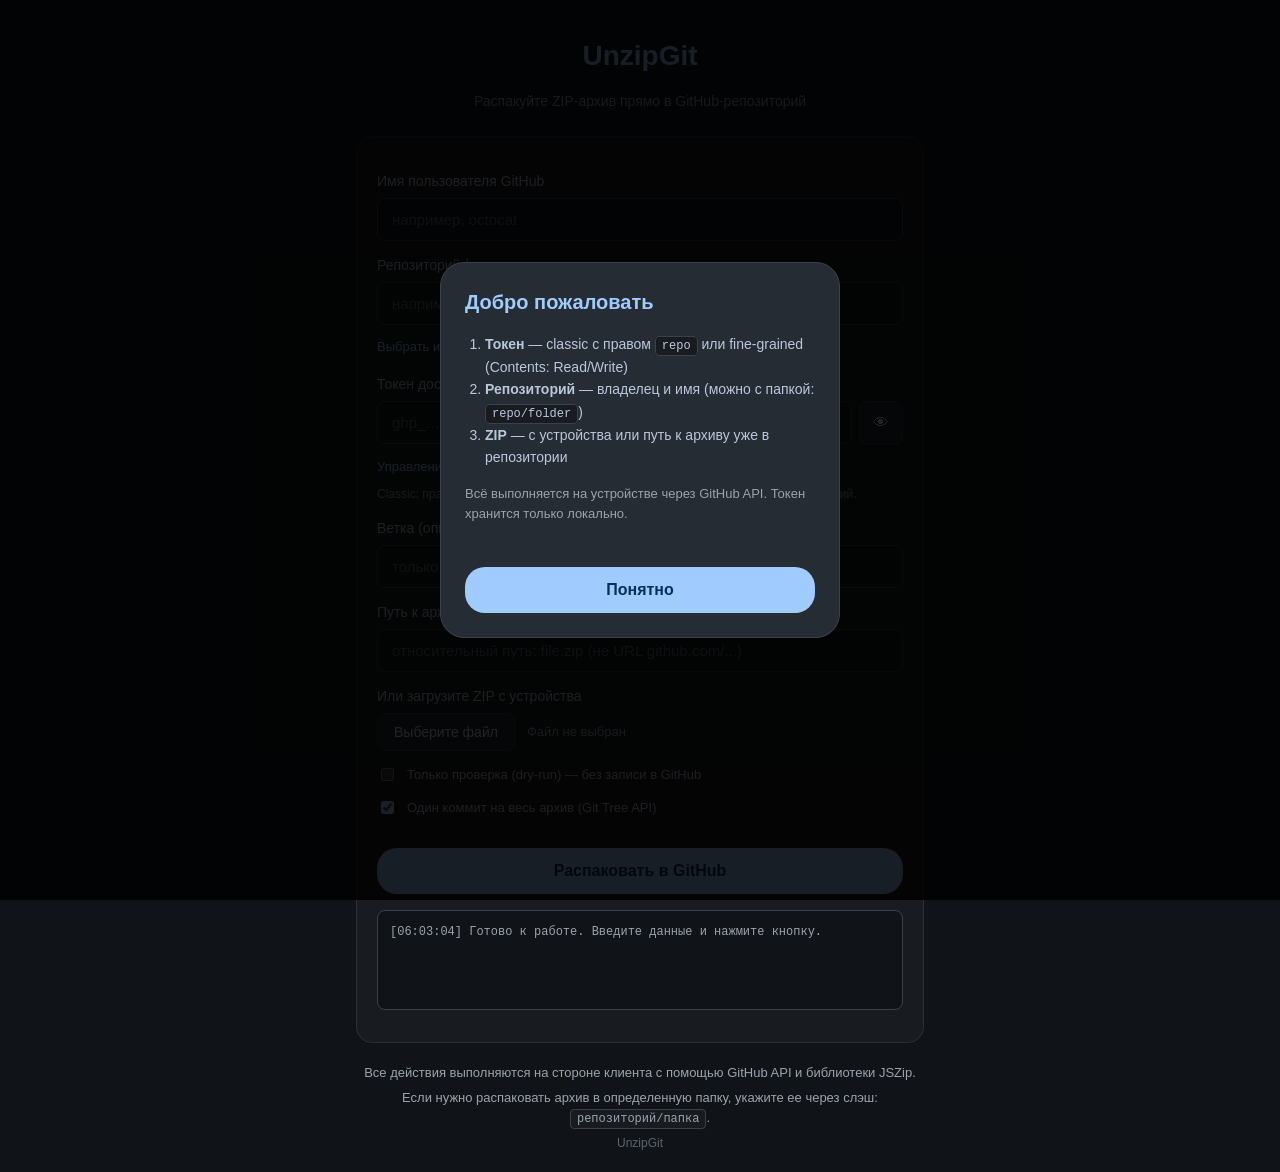
==== app/src/main/assets/index.html @ 2abe4e22 "UnzipGit: файлов 96" ====
<!DOCTYPE html>
<html lang="ru">
<head>
    <meta charset="UTF-8">
    <meta name="viewport" content="width=device-width, initial-scale=1.0, maximum-scale=1.0, user-scalable=no">
    <meta name="color-scheme" content="dark">
    <title>UnzipGit</title>
    <link rel="stylesheet" href="css/style.css">
</head>
<body>
    <div id="onboarding" class="onboarding hidden">
        <div class="onboarding-card">
            <h2>Добро пожаловать</h2>
            <ol class="onboarding-steps">
                <li><strong>Токен</strong> — classic с правом <code>repo</code> или fine-grained (Contents: Read/Write)</li>
                <li><strong>Репозиторий</strong> — владелец и имя (можно с папкой: <code>repo/folder</code>)</li>
                <li><strong>ZIP</strong> — с устройства или путь к архиву уже в репозитории</li>
            </ol>
            <p class="onboarding-note">Всё выполняется на устройстве через GitHub API. Токен хранится только локально.</p>
            <button type="button" id="onboardingOk" class="btn-primary">Понятно</button>
        </div>
    </div>

    <div class="container">
        <h1>UnzipGit</h1>
        <p class="subtitle">Распакуйте ZIP-архив прямо в GitHub-репозиторий</p>

        <div class="card">
            <label for="username">Имя пользователя GitHub</label>
            <input type="text" id="username" placeholder="например, octocat" autocomplete="off" list="repoHistoryList">

            <label for="repo">Репозиторий / папка</label>
            <input type="text" id="repo" placeholder="например, myrepo или myrepo/folder" autocomplete="off" list="repoHistoryList">
            <datalist id="repoHistoryList"></datalist>
            <div id="repoHistoryChips" class="chips hidden"></div>
            <button type="button" id="pickRepoBtn" class="btn-link">Выбрать из списка репозиториев</button>

            <label for="token">Токен доступа (scope: repo)</label>
            <div class="token-row">
                <input type="password" id="token" placeholder="ghp_… или github_pat_…" autocomplete="off">
                <button type="button" id="toggleTokenBtn" class="btn-icon" title="Показать токен" aria-label="Показать токен">👁</button>
            </div>
            <button type="button" id="manageTokensBtn" class="btn-link">Управление токенами</button>
            <p class="hint">Classic: право <code>repo</code>. Fine-grained: Contents Read and Write на нужный репозиторий.</p>

            <label for="branch">Ветка (опционально, по умолчанию main)</label>
            <input type="text" id="branch" placeholder="только имя ветки: main (не URL!)" autocomplete="off">

            <label for="archivePath">Путь к архиву в репозитории (опционально)</label>
            <input type="text" id="archivePath" placeholder="относительный путь: file.zip (не URL github.com/...)" autocomplete="off">

            <label>Или загрузите ZIP с устройства</label>
            <div class="file-row">
                <input type="file" id="fileInput" accept=".zip,application/zip,application/x-zip-compressed" class="file-input-native">
                <button type="button" id="filePickBtn" class="btn-file">Выберите файл</button>
                <span class="file-name" id="fileNameLabel">Файл не выбран</span>
            </div>
            <div class="file-info hidden" id="fileInfo"></div>

            <label class="check-label">
                <input type="checkbox" id="dryRunCheck">
                <span>Только проверка (dry-run) — без записи в GitHub</span>
            </label>
            <label class="check-label">
                <input type="checkbox" id="singleCommitCheck" checked>
                <span>Один коммит на весь архив (Git Tree API)</span>
            </label>

            <button id="unzipBtn" class="btn-primary">Распаковать в GitHub</button>
            <button id="clearBtn" class="btn-secondary hidden">Очистить</button>
            <button id="retryBtn" class="btn-secondary hidden">Повторить неудачные файлы</button>
            <button id="openRepoBtn" class="btn-secondary hidden">Открыть на GitHub</button>
            <button id="exportLogBtn" class="btn-secondary hidden">Экспорт лога</button>
            <button id="forgetTokenBtn" class="btn-secondary hidden">Забыть сохранённый токен</button>

            <div id="phase" class="phase hidden"></div>
            <div id="progress" class="progress hidden">
                <div class="progress-bar"></div>
            </div>
            <div id="eta" class="eta hidden"></div>
            <div id="stats" class="stats hidden"></div>
            <pre id="log" class="log"></pre>
        </div>

        <div class="info">
            <p>Все действия выполняются на стороне клиента с помощью GitHub API и библиотеки JSZip.</p>
            <p>Если нужно распаковать архив в определенную папку, укажите ее через слэш: <code>репозиторий/папка</code>.</p>
            <p class="version">UnzipGit</p>
        </div>
    </div>

    <script src="js/jszip.min.js"></script>
    <script src="js/app.js"></script>
</body>
</html>
---- app/src/main/assets/css/style.css ----
* {
    box-sizing: border-box;
}

body {
    margin: 0;
    padding: 0;
    font-family: -apple-system, BlinkMacSystemFont, "Segoe UI", Roboto, Helvetica, Arial, sans-serif;
    background-color: #101418;
    color: #E2E2E6;
    line-height: 1.5;
    -webkit-tap-highlight-color: transparent;
}

.container {
    max-width: 600px;
    margin: 0 auto;
    padding: 16px;
}

h1 {
    text-align: center;
    color: #9FCBFF;
    margin-bottom: 8px;
    font-size: 28px;
}

.subtitle {
    text-align: center;
    color: #9AA3AC;
    margin-bottom: 24px;
    font-size: 14px;
}

.card {
    background-color: #181C20;
    border: 1px solid #2A3036;
    border-radius: 16px;
    padding: 20px;
    margin-bottom: 20px;
}

label {
    display: block;
    margin-top: 14px;
    margin-bottom: 6px;
    font-size: 14px;
    color: #BBC7DB;
    font-weight: 500;
}

input[type="text"],
input[type="password"] {
    width: 100%;
    padding: 12px 14px;
    background-color: #101418;
    border: 1px solid #3A4148;
    border-radius: 8px;
    color: #E2E2E6;
    font-size: 15px;
    transition: border-color 0.2s;
}

/* Нативный input скрыт — стилизованная кнопка */
.file-input-native {
    position: absolute;
    width: 1px;
    height: 1px;
    padding: 0;
    margin: -1px;
    overflow: hidden;
    clip: rect(0, 0, 0, 0);
    border: 0;
    opacity: 0;
}

.file-row {
    display: flex;
    align-items: center;
    gap: 12px;
    flex-wrap: wrap;
    margin-top: 4px;
}

.btn-file {
    display: inline-flex;
    align-items: center;
    justify-content: center;
    padding: 10px 16px;
    background-color: #262C33;
    color: #E2E2E6;
    border: 1px solid #3A4148;
    border-radius: 8px;
    font-size: 14px;
    font-weight: 500;
    cursor: pointer;
    transition: background-color 0.2s, border-color 0.2s;
    white-space: nowrap;
    font-family: inherit;
}

.btn-file:hover,
.btn-file:focus {
    background-color: #3A4148;
    border-color: #9AA3AC;
    outline: none;
}

.btn-file:active {
    background-color: #194A72;
    border-color: #9FCBFF;
    color: #E2E2E6;
}

.file-name {
    color: #9AA3AC;
    font-size: 13px;
    overflow: hidden;
    text-overflow: ellipsis;
    white-space: nowrap;
    max-width: 100%;
    flex: 1;
    min-width: 0;
}

.file-name.has-file {
    color: #9FCBFF;
}

input[type="text"]:focus,
input[type="password"]:focus {
    outline: none;
    border-color: #9FCBFF;
}

input::placeholder {
    color: #5B646D;
}

.btn-primary {
    width: 100%;
    margin-top: 24px;
    padding: 14px;
    background-color: #9FCBFF;
    color: #00325A;
    border: none;
    border-radius: 20px;
    font-size: 16px;
    font-weight: 600;
    cursor: pointer;
    transition: background-color 0.2s;
}

.btn-primary:hover {
    background-color: #B4D6FF;
}

.btn-primary:disabled {
    background-color: #5B646D;
    opacity: 0.6;
    cursor: not-allowed;
}

.btn-secondary {
    width: 100%;
    margin-top: 10px;
    padding: 12px;
    background-color: transparent;
    color: #9AA3AC;
    border: 1px solid #3A4148;
    border-radius: 20px;
    font-size: 14px;
    cursor: pointer;
    transition: all 0.2s;
}

.btn-secondary:hover {
    border-color: #9AA3AC;
    color: #E2E2E6;
}

.file-info {
    margin-top: 10px;
    padding: 10px 14px;
    background-color: #101418;
    border: 1px solid #194A72;
    border-radius: 8px;
    color: #9FCBFF;
    font-size: 13px;
}

.progress {
    margin-top: 16px;
    height: 8px;
    background-color: #3A4148;
    border-radius: 4px;
    overflow: hidden;
}

.progress.hidden {
    display: none;
}

.progress-bar {
    height: 100%;
    width: 0%;
    background-color: #9FCBFF;
    transition: width 0.3s ease;
}

.stats {
    margin-top: 12px;
    padding: 10px 14px;
    background-color: #101418;
    border: 1px solid #3A4148;
    border-radius: 8px;
    font-size: 13px;
    color: #9AA3AC;
    text-align: center;
}

.stats.hidden {
    display: none;
}

.log {
    margin-top: 16px;
    padding: 12px;
    background-color: #101418;
    border: 1px solid #3A4148;
    border-radius: 8px;
    font-size: 12px;
    font-family: "SFMono-Regular", Consolas, "Liberation Mono", Menlo, monospace;
    white-space: pre-wrap;
    min-height: 100px;
    max-height: 350px;
    overflow-y: auto;
    color: #9AA3AC;
    line-height: 1.6;
}

.log div {
    margin-bottom: 2px;
}

.info {
    font-size: 13px;
    color: #9AA3AC;
    text-align: center;
    padding: 0 8px;
}

.info p {
    margin: 6px 0;
}

.version {
    margin-top: 12px;
    color: #5B646D;
    font-size: 12px;
}

code {
    background-color: #181C20;
    padding: 2px 6px;
    border-radius: 4px;
    border: 1px solid #3A4148;
    font-family: "SFMono-Regular", Consolas, monospace;
    font-size: 12px;
}

.hidden {
    display: none !important;
}

.token-row {
    display: flex;
    gap: 8px;
    align-items: center;
}
.token-row input {
    flex: 1;
}
.btn-icon {
    flex-shrink: 0;
    width: 44px;
    height: 44px;
    padding: 0;
    background: #262C33;
    border: 1px solid #3A4148;
    border-radius: 8px;
    color: #E2E2E6;
    font-size: 16px;
    cursor: pointer;
}
.btn-icon:active {
    border-color: #9FCBFF;
}
.hint {
    margin: 6px 0 0;
    font-size: 12px;
    color: #9AA3AC;
    line-height: 1.4;
}
.check-label {
    display: flex;
    align-items: flex-start;
    gap: 10px;
    margin-top: 14px;
    font-size: 13px;
    color: #BBC7DB;
    font-weight: 400;
    cursor: pointer;
}
.check-label input {
    margin-top: 3px;
    accent-color: #9FCBFF;
}
.phase {
    margin-top: 14px;
    font-size: 13px;
    color: #9FCBFF;
    text-align: center;
}
.phase.hidden { display: none; }
.eta {
    margin-top: 8px;
    font-size: 12px;
    color: #9AA3AC;
    text-align: center;
}
.eta.hidden { display: none; }
.chips {
    display: flex;
    flex-wrap: wrap;
    gap: 6px;
    margin-top: 8px;
}
.chips.hidden { display: none; }
.chip {
    padding: 4px 10px;
    background: #262C33;
    border: 1px solid #3A4148;
    border-radius: 999px;
    font-size: 12px;
    color: #BBC7DB;
    cursor: pointer;
}
.chip:active {
    border-color: #9FCBFF;
    color: #9FCBFF;
}
.onboarding {
    position: fixed;
    inset: 0;
    background: rgba(0, 0, 0, 0.85);
    z-index: 1000;
    display: flex;
    align-items: center;
    justify-content: center;
    padding: 20px;
}
.onboarding.hidden { display: none !important; }
.onboarding-card {
    background: #262C33;
    border: 1px solid #3A4148;
    border-radius: 24px;
    padding: 24px;
    max-width: 400px;
    width: 100%;
}
.onboarding-card h2 {
    margin: 0 0 16px;
    color: #9FCBFF;
    font-size: 20px;
}
.onboarding-steps {
    margin: 0 0 16px;
    padding-left: 20px;
    color: #BBC7DB;
    font-size: 14px;
    line-height: 1.6;
}
.onboarding-note {
    font-size: 13px;
    color: #9AA3AC;
    margin: 0 0 20px;
}

.btn-link {
    display: block;
    margin-top: 8px;
    padding: 6px 0;
    background: none;
    border: 0;
    color: #9FCBFF;
    font-size: 13px;
    font-family: inherit;
    text-align: left;
    cursor: pointer;
}
.btn-link:active { opacity: .7; }
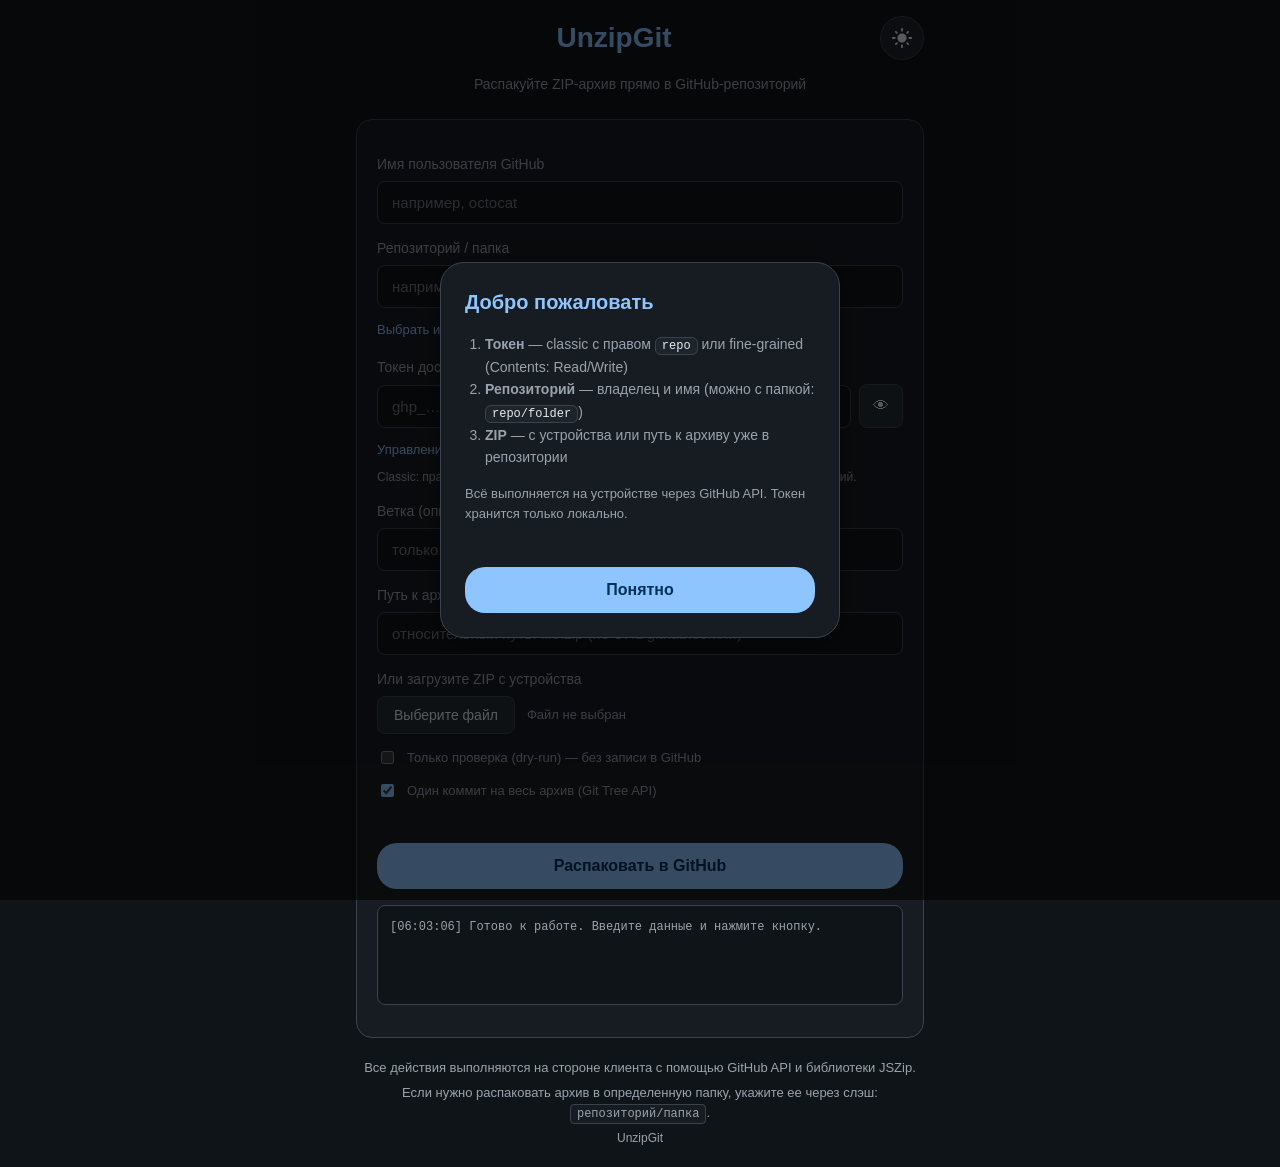
==== commit f334db66: "UnzipGit: перемещено settings.gradle, README.md, gradlew.bat и ещё 6 → /" ====
--- a/app/src/main/assets/index.html
+++ b/app/src/main/assets/index.html
@@ -1,9 +1,9 @@
 <!DOCTYPE html>
-<html lang="ru">
+<html data-theme="dark" lang="ru">
 <head>
     <meta charset="UTF-8">
     <meta name="viewport" content="width=device-width, initial-scale=1.0, maximum-scale=1.0, user-scalable=no">
-    <meta name="color-scheme" content="dark">
+    <meta name="color-scheme" content="dark light">
     <title>UnzipGit</title>
     <link rel="stylesheet" href="css/style.css">
 </head>
@@ -22,7 +22,7 @@
     </div>
 
     <div class="container">
-        <h1>UnzipGit</h1>
+        <div style="display:flex;align-items:center;gap:8px"><h1 style="flex:1;margin:0">UnzipGit</h1><button class="ibtn theme-toggle" id="themeBtn" type="button" title="Тема" aria-label="Тема"></button></div>
         <p class="subtitle">Распакуйте ZIP-архив прямо в GitHub-репозиторий</p>
 
         <div class="card">
@@ -51,7 +51,7 @@
 
             <label>Или загрузите ZIP с устройства</label>
             <div class="file-row">
-                <input type="file" id="fileInput" accept=".zip,application/zip,application/x-zip-compressed" class="file-input-native">
+                <input type="file" id="fileInput" accept=".zip,application/zip,application/x-zip-compressed" multiple class="file-input-native">
                 <button type="button" id="filePickBtn" class="btn-file">Выберите файл</button>
                 <span class="file-name" id="fileNameLabel">Файл не выбран</span>
             </div>
@@ -66,6 +66,16 @@
                 <span>Один коммит на весь архив (Git Tree API)</span>
             </label>
 
+            <div id="statusBox" class="status-box">
+                <div class="phase-row"><div id="phase" class="phase hidden"></div><span id="pct" class="pct"></span></div>
+                <div id="progress" class="progress hidden">
+                    <div class="progress-bar"></div>
+                </div>
+                <div id="detail" class="detail hidden"></div>
+                <div id="eta" class="eta hidden"></div>
+                <div id="stats" class="stats hidden"></div>
+            </div>
+
             <button id="unzipBtn" class="btn-primary">Распаковать в GitHub</button>
             <button id="clearBtn" class="btn-secondary hidden">Очистить</button>
             <button id="retryBtn" class="btn-secondary hidden">Повторить неудачные файлы</button>
@@ -73,12 +83,6 @@
             <button id="exportLogBtn" class="btn-secondary hidden">Экспорт лога</button>
             <button id="forgetTokenBtn" class="btn-secondary hidden">Забыть сохранённый токен</button>
 
-            <div id="phase" class="phase hidden"></div>
-            <div id="progress" class="progress hidden">
-                <div class="progress-bar"></div>
-            </div>
-            <div id="eta" class="eta hidden"></div>
-            <div id="stats" class="stats hidden"></div>
             <pre id="log" class="log"></pre>
         </div>
 
--- a/app/src/main/assets/css/style.css
+++ b/app/src/main/assets/css/style.css
@@ -1,4 +1,40 @@
-* {
+/* UnzipGit — unpack screen theme */
+:root {
+    --bg: #0F1419;
+    --card: #171C22;
+    --card2: #1E242B;
+    --card3: #262D35;
+    --border: #3A434D;
+    --accent: #8EC5FF;
+    --on-accent: #003258;
+    --text: #E8EAED;
+    --sec: #9AA3AD;
+    --danger: #FFB4AB;
+    --success: #7DDA8A;
+    --warn: #F5C56A;
+    --shadow: 0 4px 24px rgba(0,0,0,.4);
+    --overlay: rgba(0, 0, 0, 0.62);
+    color-scheme: dark;
+}
+
+:root[data-theme="light"] {
+    --bg: #F0F2F5; --card: #FFFFFF; --card2: #F4F6F8; --card3: #E8ECF0;
+    --border: #D0D7DE; --accent: #0B57D0; --on-accent: #FFFFFF;
+    --text: #1F1F1F; --sec: #5F6368;
+    --danger: #B3261E; --success: #0D7A3D; --warn: #9A5B00;
+    --shadow: 0 4px 20px rgba(15,23,42,.08);
+    --overlay: rgba(15, 23, 42, 0.45);
+    color-scheme: light;
+}
+:root[data-theme="dark"] {
+    --bg: #0F1419; --card: #171C22; --card2: #1E242B; --card3: #262D35;
+    --border: #3A434D; --accent: #8EC5FF; --on-accent: #003258;
+    --text: #E8EAED; --sec: #9AA3AD; --danger: #FFB4AB; --success: #7DDA8A; --warn: #F5C56A;
+    --shadow: 0 4px 24px rgba(0,0,0,.4); --overlay: rgba(0,0,0,.62);
+    color-scheme: dark;
+}
+
+*, *::before, *::after {
     box-sizing: border-box;
 }
 
@@ -6,8 +42,8 @@
     margin: 0;
     padding: 0;
     font-family: -apple-system, BlinkMacSystemFont, "Segoe UI", Roboto, Helvetica, Arial, sans-serif;
-    background-color: #101418;
-    color: #E2E2E6;
+    background-color: var(--bg, #101418);
+    color: var(--text, #E2E2E6);
     line-height: 1.5;
     -webkit-tap-highlight-color: transparent;
 }
@@ -20,21 +56,22 @@
 
 h1 {
     text-align: center;
-    color: #9FCBFF;
+    color: var(--accent, #9FCBFF);
     margin-bottom: 8px;
     font-size: 28px;
 }
 
 .subtitle {
     text-align: center;
-    color: #9AA3AC;
+    color: var(--sec);
     margin-bottom: 24px;
     font-size: 14px;
 }
 
 .card {
-    background-color: #181C20;
-    border: 1px solid #2A3036;
+    overflow: hidden;
+    background-color: var(--card);
+    border: 1px solid var(--border);
     border-radius: 16px;
     padding: 20px;
     margin-bottom: 20px;
@@ -45,18 +82,21 @@
     margin-top: 14px;
     margin-bottom: 6px;
     font-size: 14px;
-    color: #BBC7DB;
+    color: var(--sec);
     font-weight: 500;
 }
 
 input[type="text"],
 input[type="password"] {
+    display: block;
     width: 100%;
+    max-width: 100%;
+    min-width: 0;
     padding: 12px 14px;
-    background-color: #101418;
-    border: 1px solid #3A4148;
-    border-radius: 8px;
-    color: #E2E2E6;
+    background-color: var(--bg);
+    border: 1px solid var(--border);
+    border-radius: 8px;
+    color: var(--text);
     font-size: 15px;
     transition: border-color 0.2s;
 }
@@ -87,9 +127,9 @@
     align-items: center;
     justify-content: center;
     padding: 10px 16px;
-    background-color: #262C33;
-    color: #E2E2E6;
-    border: 1px solid #3A4148;
+    background-color: var(--card3);
+    color: var(--text);
+    border: 1px solid var(--border);
     border-radius: 8px;
     font-size: 14px;
     font-weight: 500;
@@ -101,19 +141,19 @@
 
 .btn-file:hover,
 .btn-file:focus {
-    background-color: #3A4148;
-    border-color: #9AA3AC;
+    background-color: var(--card2);
+    border-color: var(--sec);
     outline: none;
 }
 
 .btn-file:active {
-    background-color: #194A72;
-    border-color: #9FCBFF;
-    color: #E2E2E6;
+    background-color: var(--accent);
+    border-color: var(--accent);
+    color: var(--on-accent);
 }
 
 .file-name {
-    color: #9AA3AC;
+    color: var(--sec);
     font-size: 13px;
     overflow: hidden;
     text-overflow: ellipsis;
@@ -124,25 +164,26 @@
 }
 
 .file-name.has-file {
-    color: #9FCBFF;
+    color: var(--accent, #9FCBFF);
 }
 
 input[type="text"]:focus,
 input[type="password"]:focus {
     outline: none;
-    border-color: #9FCBFF;
+    border-color: var(--accent);
 }
 
 input::placeholder {
-    color: #5B646D;
+    color: var(--sec);
+    opacity: 0.7;
 }
 
 .btn-primary {
     width: 100%;
     margin-top: 24px;
     padding: 14px;
-    background-color: #9FCBFF;
-    color: #00325A;
+    background-color: var(--accent);
+    color: var(--on-accent);
     border: none;
     border-radius: 20px;
     font-size: 16px;
@@ -152,11 +193,11 @@
 }
 
 .btn-primary:hover {
-    background-color: #B4D6FF;
+    background-color: var(--accent);
 }
 
 .btn-primary:disabled {
-    background-color: #5B646D;
+    background-color: var(--card3);
     opacity: 0.6;
     cursor: not-allowed;
 }
@@ -166,8 +207,8 @@
     margin-top: 10px;
     padding: 12px;
     background-color: transparent;
-    color: #9AA3AC;
-    border: 1px solid #3A4148;
+    color: var(--sec);
+    border: 1px solid var(--border);
     border-radius: 20px;
     font-size: 14px;
     cursor: pointer;
@@ -175,24 +216,24 @@
 }
 
 .btn-secondary:hover {
-    border-color: #9AA3AC;
-    color: #E2E2E6;
+    border-color: var(--sec);
+    color: var(--text);
 }
 
 .file-info {
     margin-top: 10px;
     padding: 10px 14px;
-    background-color: #101418;
-    border: 1px solid #194A72;
-    border-radius: 8px;
-    color: #9FCBFF;
+    background-color: var(--bg);
+    border: 1px solid var(--accent);
+    border-radius: 8px;
+    color: var(--accent, #9FCBFF);
     font-size: 13px;
 }
 
 .progress {
     margin-top: 16px;
     height: 8px;
-    background-color: #3A4148;
+    background-color: var(--border);
     border-radius: 4px;
     overflow: hidden;
 }
@@ -204,18 +245,18 @@
 .progress-bar {
     height: 100%;
     width: 0%;
-    background-color: #9FCBFF;
+    background-color: var(--accent);
     transition: width 0.3s ease;
 }
 
 .stats {
     margin-top: 12px;
     padding: 10px 14px;
-    background-color: #101418;
-    border: 1px solid #3A4148;
-    border-radius: 8px;
-    font-size: 13px;
-    color: #9AA3AC;
+    background-color: var(--bg);
+    border: 1px solid var(--border);
+    border-radius: 8px;
+    font-size: 13px;
+    color: var(--sec);
     text-align: center;
 }
 
@@ -226,8 +267,8 @@
 .log {
     margin-top: 16px;
     padding: 12px;
-    background-color: #101418;
-    border: 1px solid #3A4148;
+    background-color: var(--bg);
+    border: 1px solid var(--border);
     border-radius: 8px;
     font-size: 12px;
     font-family: "SFMono-Regular", Consolas, "Liberation Mono", Menlo, monospace;
@@ -235,7 +276,7 @@
     min-height: 100px;
     max-height: 350px;
     overflow-y: auto;
-    color: #9AA3AC;
+    color: var(--sec);
     line-height: 1.6;
 }
 
@@ -245,7 +286,7 @@
 
 .info {
     font-size: 13px;
-    color: #9AA3AC;
+    color: var(--sec);
     text-align: center;
     padding: 0 8px;
 }
@@ -256,15 +297,15 @@
 
 .version {
     margin-top: 12px;
-    color: #5B646D;
+    color: var(--sec);
     font-size: 12px;
 }
 
 code {
-    background-color: #181C20;
+    background-color: var(--card);
     padding: 2px 6px;
     border-radius: 4px;
-    border: 1px solid #3A4148;
+    border: 1px solid var(--border);
     font-family: "SFMono-Regular", Consolas, monospace;
     font-size: 12px;
 }
@@ -279,27 +320,29 @@
     align-items: center;
 }
 .token-row input {
-    flex: 1;
+    flex: 1 1 auto;
+    width: auto;
+    min-width: 0;
 }
 .btn-icon {
     flex-shrink: 0;
     width: 44px;
     height: 44px;
     padding: 0;
-    background: #262C33;
-    border: 1px solid #3A4148;
-    border-radius: 8px;
-    color: #E2E2E6;
+    background: var(--card3);
+    border: 1px solid var(--border);
+    border-radius: 8px;
+    color: var(--text);
     font-size: 16px;
     cursor: pointer;
 }
 .btn-icon:active {
-    border-color: #9FCBFF;
+    border-color: var(--accent);
 }
 .hint {
     margin: 6px 0 0;
     font-size: 12px;
-    color: #9AA3AC;
+    color: var(--sec);
     line-height: 1.4;
 }
 .check-label {
@@ -308,25 +351,25 @@
     gap: 10px;
     margin-top: 14px;
     font-size: 13px;
-    color: #BBC7DB;
+    color: var(--sec);
     font-weight: 400;
     cursor: pointer;
 }
 .check-label input {
     margin-top: 3px;
-    accent-color: #9FCBFF;
+    accent-color: var(--accent);
 }
 .phase {
     margin-top: 14px;
     font-size: 13px;
-    color: #9FCBFF;
+    color: var(--accent, #9FCBFF);
     text-align: center;
 }
 .phase.hidden { display: none; }
 .eta {
     margin-top: 8px;
     font-size: 12px;
-    color: #9AA3AC;
+    color: var(--sec);
     text-align: center;
 }
 .eta.hidden { display: none; }
@@ -339,21 +382,21 @@
 .chips.hidden { display: none; }
 .chip {
     padding: 4px 10px;
-    background: #262C33;
-    border: 1px solid #3A4148;
+    background: var(--card3);
+    border: 1px solid var(--border);
     border-radius: 999px;
     font-size: 12px;
-    color: #BBC7DB;
+    color: var(--sec);
     cursor: pointer;
 }
 .chip:active {
-    border-color: #9FCBFF;
-    color: #9FCBFF;
+    border-color: var(--accent);
+    color: var(--accent, #9FCBFF);
 }
 .onboarding {
     position: fixed;
     inset: 0;
-    background: rgba(0, 0, 0, 0.85);
+    background: var(--overlay, rgba(15, 23, 42, 0.45));
     z-index: 1000;
     display: flex;
     align-items: center;
@@ -362,28 +405,30 @@
 }
 .onboarding.hidden { display: none !important; }
 .onboarding-card {
-    background: #262C33;
-    border: 1px solid #3A4148;
+    background: var(--card);
+    border: 1px solid var(--border);
     border-radius: 24px;
     padding: 24px;
     max-width: 400px;
     width: 100%;
+    box-shadow: var(--shadow, 0 8px 32px rgba(0,0,0,.15));
+    color: var(--text);
 }
 .onboarding-card h2 {
     margin: 0 0 16px;
-    color: #9FCBFF;
+    color: var(--accent, #9FCBFF);
     font-size: 20px;
 }
 .onboarding-steps {
     margin: 0 0 16px;
     padding-left: 20px;
-    color: #BBC7DB;
+    color: var(--sec);
     font-size: 14px;
     line-height: 1.6;
 }
 .onboarding-note {
     font-size: 13px;
-    color: #9AA3AC;
+    color: var(--sec);
     margin: 0 0 20px;
 }
 
@@ -393,10 +438,54 @@
     padding: 6px 0;
     background: none;
     border: 0;
-    color: #9FCBFF;
+    color: var(--accent, #9FCBFF);
     font-size: 13px;
     font-family: inherit;
     text-align: left;
     cursor: pointer;
 }
 .btn-link:active { opacity: .7; }
+
+.ibtn {
+    width: 44px; height: 44px; border-radius: 22px;
+    display: inline-flex; align-items: center; justify-content: center;
+    color: var(--text); border: 1px solid var(--border);
+    background: var(--card2); flex: none; padding: 0;
+}
+.ibtn.theme-toggle svg { width: 22px; height: 22px; display: block; }
+.ibtn:active { background: var(--card3); transform: scale(0.96); }
+.ibtn:active { opacity: 0.7; }
+
+.onboarding-steps code,
+.hint code {
+    background: var(--card2);
+    color: var(--text);
+    border: 1px solid var(--border);
+    border-radius: 6px;
+    padding: 1px 6px;
+    font-size: 12px;
+}
+.btn-icon {
+    background: var(--card3) !important;
+    color: var(--text) !important;
+    border: 1px solid var(--border) !important;
+}
+.chip {
+    background: var(--card3) !important;
+    color: var(--text) !important;
+}
+
+.status-box { margin-top: 18px; }
+.phase-row { display: flex; align-items: baseline; justify-content: space-between; gap: 10px; }
+.phase-row .phase { margin-top: 0; text-align: left; flex: 1; min-width: 0; font-weight: 600; }
+.pct { font-size: 13px; color: var(--accent); font-variant-numeric: tabular-nums; flex: none; }
+.progress { margin-top: 8px; }
+.detail {
+    margin-top: 8px;
+    font-size: 12px;
+    color: var(--sec);
+    word-break: break-all;
+    line-height: 1.4;
+}
+.detail.hidden { display: none; }
+.eta { text-align: left; }
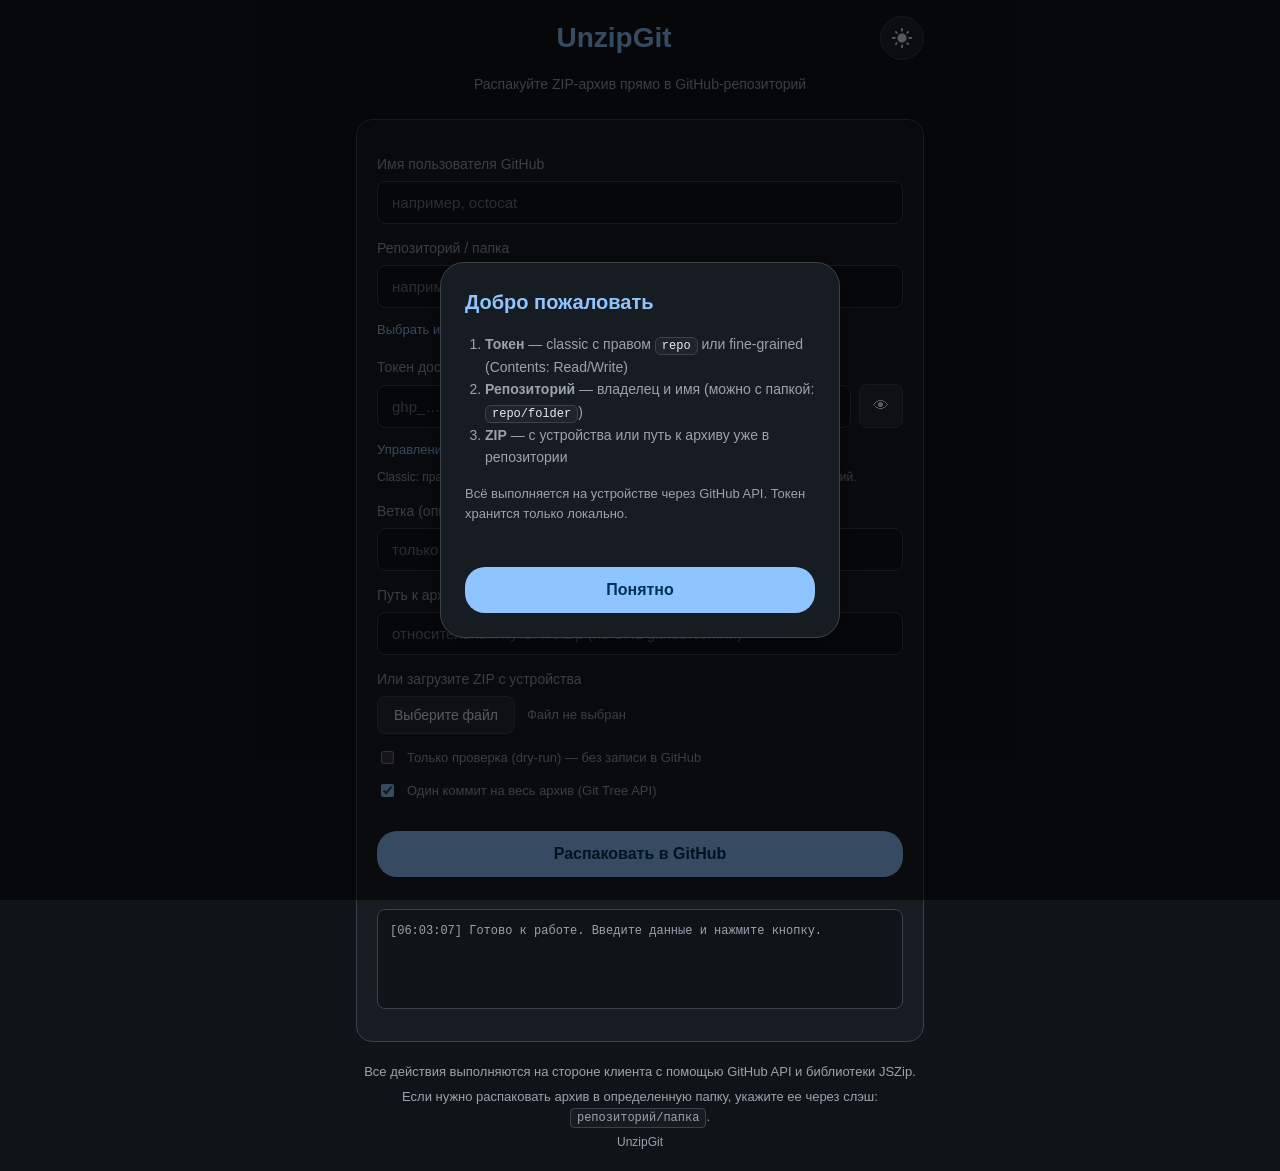
==== commit 534afeac: "UnzipGit: перемещено gradlew.bat, README.md, settings.gradle и ещё 6 → /" ====
--- a/app/src/main/assets/index.html
+++ b/app/src/main/assets/index.html
@@ -66,6 +66,13 @@
                 <span>Один коммит на весь архив (Git Tree API)</span>
             </label>
 
+            <button id="unzipBtn" class="btn-primary">Распаковать в GitHub</button>
+            <button id="clearBtn" class="btn-secondary hidden">Очистить</button>
+            <button id="retryBtn" class="btn-secondary hidden">Повторить неудачные файлы</button>
+            <button id="openRepoBtn" class="btn-secondary hidden">Открыть на GitHub</button>
+            <button id="exportLogBtn" class="btn-secondary hidden">Экспорт лога</button>
+            <button id="forgetTokenBtn" class="btn-secondary hidden">Забыть сохранённый токен</button>
+
             <div id="statusBox" class="status-box">
                 <div class="phase-row"><div id="phase" class="phase hidden"></div><span id="pct" class="pct"></span></div>
                 <div id="progress" class="progress hidden">
@@ -75,13 +82,6 @@
                 <div id="eta" class="eta hidden"></div>
                 <div id="stats" class="stats hidden"></div>
             </div>
-
-            <button id="unzipBtn" class="btn-primary">Распаковать в GitHub</button>
-            <button id="clearBtn" class="btn-secondary hidden">Очистить</button>
-            <button id="retryBtn" class="btn-secondary hidden">Повторить неудачные файлы</button>
-            <button id="openRepoBtn" class="btn-secondary hidden">Открыть на GitHub</button>
-            <button id="exportLogBtn" class="btn-secondary hidden">Экспорт лога</button>
-            <button id="forgetTokenBtn" class="btn-secondary hidden">Забыть сохранённый токен</button>
 
             <pre id="log" class="log"></pre>
         </div>
--- a/app/src/main/assets/css/style.css
+++ b/app/src/main/assets/css/style.css
@@ -475,7 +475,7 @@
     color: var(--text) !important;
 }
 
-.status-box { margin-top: 18px; }
+.status-box { margin: 16px 0 10px; }
 .phase-row { display: flex; align-items: baseline; justify-content: space-between; gap: 10px; }
 .phase-row .phase { margin-top: 0; text-align: left; flex: 1; min-width: 0; font-weight: 600; }
 .pct { font-size: 13px; color: var(--accent); font-variant-numeric: tabular-nums; flex: none; }
